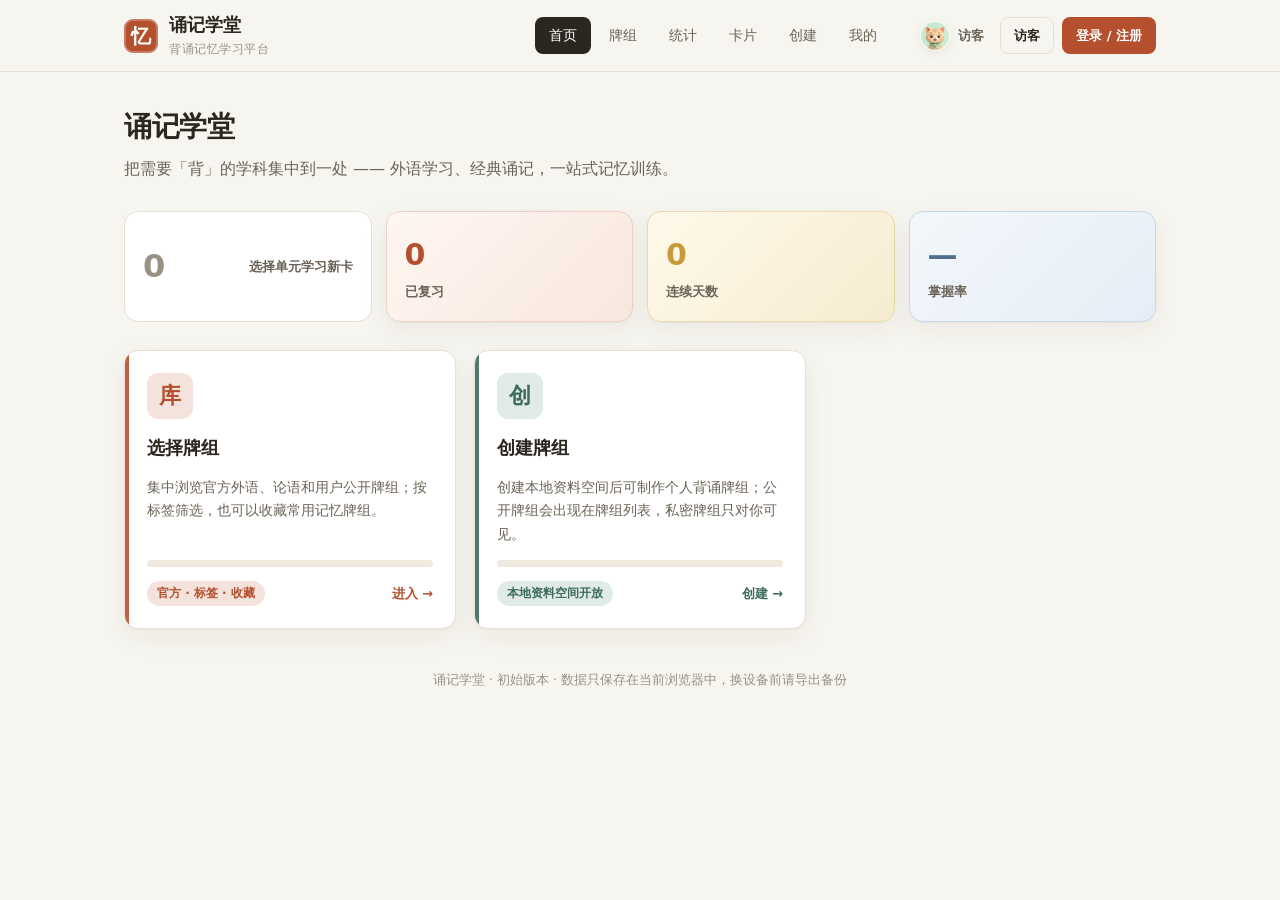
==== index.html @ b4fd76f9 "Initial project deployment setup" ====
﻿<!doctype html>
<html lang="zh-CN">
  <head>
    <meta charset="UTF-8" />
    <meta name="viewport" content="width=device-width, initial-scale=1.0" />
    <title>诵记学堂 · 背诵记忆学习平台</title>
    <link rel="stylesheet" href="styles.css" />
  </head>
  <body>
    <header class="topbar" id="topbar"></header>

    <main class="wrap">
      <div class="page-head">
        <h1>诵记学堂</h1>
        <p class="sub">把需要「背」的学科集中到一处 —— 外语学习、经典诵记，一站式记忆训练。</p>
      </div>

      <section class="stats" aria-label="学习统计">
        <div class="stat srs-stat-entry">
          <button class="srs-stat-btn" id="homeSrsBtn" type="button">
            <div class="n">—</div><div class="l">今日待复习</div>
          </button>
        </div>
        <div class="stat stat-reviewed">
          <div class="n">—</div>
          <div class="l">已复习</div>
        </div>
        <div class="stat stat-streak">
          <div class="n">—</div>
          <div class="l">连续天数</div>
        </div>
        <div class="stat stat-retention">
          <div class="n">—</div>
          <div class="l">掌握率</div>
        </div>
      </section>

      <section class="grid grid-3" aria-label="学习模块">
        <a class="card mod-card" href="dictation.html" style="--tone:#b5502f;--tone-soft:#f3e3dc">
          <div class="icon">库</div>
          <h3>选择牌组</h3>
          <p>集中浏览官方外语、论语和用户公开牌组；按标签筛选，也可以收藏常用记忆牌组。</p>
          <div class="pbar"><i style="width:0%"></i></div>
          <div class="foot">
            <span class="chip tone">官方 · 标签 · 收藏</span>
            <span class="go">进入 →</span>
          </div>
        </a>

        <a class="card mod-card" href="create.html" style="--tone:#3d6b5e;--tone-soft:#e0ebe6">
          <div class="icon">创</div>
          <h3>创建牌组</h3>
          <p>创建本地资料空间后可制作个人背诵牌组；公开牌组会出现在牌组列表，私密牌组只对你可见。</p>
          <div class="pbar"><i style="width:0%"></i></div>
          <div class="foot">
            <span class="chip tone">本地资料空间开放</span>
            <span class="go">创建 →</span>
          </div>
        </a>
      </section>

      <p class="footer">诵记学堂 · 初始版本 · 数据只保存在当前浏览器中，换设备前请导出备份</p>
    </main>

    <script src="data/college-english-iv.js"></script>
    <script src="data/russian-wordbook.js"></script>
    <script src="data/lunyu-translations.js"></script>
    <script src="vendor/supabase.min.js"></script>
    <script src="supabase-config.js"></script>
    <script src="supabase-client.js"></script>
    <script src="srs.js"></script>
    <script src="app.js"></script>
  </body>
</html>
---- styles.css ----
:root {
  color-scheme: light;
  --bg: #f7f5ef;
  --bg-soft: #efeadd;
  --surface: #ffffff;
  --surface-2: #faf8f2;
  --ink: #2b2620;
  --ink-soft: #6b6357;
  --ink-faint: #9a9084;
  --line: #e6e0d3;
  --brand: #b5502f;
  --brand-soft: #f3e3dc;
  --accent: #3d6b5e;
  --accent-soft: #e0ebe6;
  --gold: #c79a3a;
  --ok: #4a7c59;
  --err: #b23b3b;
  --radius: 14px;
  --radius-sm: 9px;
  --shadow: 0 1px 2px rgba(43, 38, 32, 0.04), 0 8px 28px rgba(43, 38, 32, 0.06);
  --shadow-lg: 0 12px 40px rgba(43, 38, 32, 0.12);
  --font: "PingFang SC", "Noto Sans SC", "Microsoft YaHei", system-ui, -apple-system, sans-serif;
  --serif: "Songti SC", "Noto Serif SC", STSong, serif;
}

* {
  box-sizing: border-box;
  margin: 0;
  padding: 0;
}

[hidden] {
  display: none !important;
}

html {
  scroll-behavior: smooth;
}

body {
  min-height: 100vh;
  background: var(--bg);
  color: var(--ink);
  font-family: var(--font);
  line-height: 1.65;
  -webkit-font-smoothing: antialiased;
}

a {
  color: inherit;
  text-decoration: none;
}

button,
input,
select,
textarea {
  font: inherit;
}

button {
  cursor: pointer;
}

::selection {
  background: var(--brand-soft);
}

.topbar {
  position: sticky;
  top: 0;
  z-index: 50;
  background: rgba(247, 245, 239, 0.85);
  border-bottom: 1px solid var(--line);
  backdrop-filter: blur(12px);
}

.topbar-inner {
  display: flex;
  align-items: center;
  gap: 16px;
  max-width: 1080px;
  margin: 0 auto;
  padding: 14px 24px;
}

.brand {
  display: flex;
  align-items: center;
  gap: 11px;
  font-size: 18px;
  font-weight: 700;
  line-height: 1.2;
}

.brand .seal {
  display: grid;
  place-items: center;
  width: 34px;
  height: 34px;
  border-radius: 9px;
  background: var(--brand);
  color: #fff;
  box-shadow: inset 0 0 0 2px rgba(255, 255, 255, 0.25);
  font-family: var(--serif);
  font-size: 20px;
  font-weight: 700;
}

.brand small {
  color: var(--ink-faint);
  font-size: 12px;
  font-weight: 500;
  letter-spacing: 0.5px;
}

.topnav {
  display: flex;
  gap: 4px;
  margin-left: auto;
}

.topnav a {
  padding: 7px 14px;
  border-radius: 8px;
  color: var(--ink-soft);
  font-size: 14px;
  transition: 0.15s;
}

.topnav a:hover {
  background: var(--bg-soft);
  color: var(--ink);
}

.topnav a.active {
  background: var(--ink);
  color: #fff;
}

.auth-status {
  display: flex;
  align-items: center;
  gap: 8px;
  margin-left: 8px;
}

.account-pill {
  display: inline-flex;
  align-items: center;
  gap: 8px;
  min-width: 0;
  padding: 4px 7px 4px 4px;
  border: 1px solid transparent;
  border-radius: 999px;
  color: var(--ink-soft);
  transition: 0.15s;
}

.account-pill:hover,
.account-pill.active {
  border-color: var(--line);
  background: var(--surface);
  color: var(--ink);
}

.account-pill.muted {
  cursor: default;
}

.avatar {
  display: block;
  flex: 0 0 auto;
  overflow: hidden;
  border: 1px solid rgba(255, 255, 255, 0.8);
  border-radius: 50%;
  background: var(--bg-soft);
  object-fit: cover;
  box-shadow: 0 2px 8px rgba(43, 38, 32, 0.08);
}

.avatar.xs {
  width: 30px;
  height: 30px;
}

.avatar.lg {
  width: 72px;
  height: 72px;
}

.avatar.xl {
  width: 112px;
  height: 112px;
}

.auth-name {
  max-width: 120px;
  overflow: hidden;
  color: var(--ink-soft);
  font-size: 13px;
  font-weight: 700;
  text-overflow: ellipsis;
  white-space: nowrap;
}

.auth-dialog {
  position: fixed;
  inset: 0;
  z-index: 100;
  display: grid;
  place-items: center;
  padding: 20px;
  background: rgba(43, 38, 32, 0.34);
}

.auth-panel {
  position: relative;
  width: min(420px, 100%);
  padding: 26px;
  border: 1px solid var(--line);
  border-radius: var(--radius);
  background: var(--surface);
  box-shadow: var(--shadow-lg);
}

.auth-panel h2 {
  margin-bottom: 4px;
  font-size: 22px;
}

.auth-panel p {
  margin-bottom: 18px;
  color: var(--ink-soft);
  font-size: 14px;
}

.auth-close {
  position: absolute;
  top: 14px;
  right: 14px;
  font-size: 24px;
}

.auth-submit {
  width: 100%;
}

.auth-switch {
  display: flex;
  justify-content: space-between;
  gap: 12px;
  margin-top: 14px;
  font-size: 13px;
}

.wrap {
  max-width: 1080px;
  margin: 0 auto;
  padding: 32px 24px 80px;
}

.wrap-narrow {
  max-width: 780px;
}

.page-head {
  margin-bottom: 28px;
}

.page-head h1 {
  font-size: 28px;
  letter-spacing: -0.3px;
}

.page-head .sub {
  max-width: 740px;
  margin-top: 6px;
  color: var(--ink-soft);
}

.compact-head {
  display: flex;
  align-items: flex-start;
  justify-content: space-between;
  gap: 16px;
}

.crumb {
  margin-bottom: 10px;
  color: var(--ink-faint);
  font-size: 13px;
}

.crumb a:hover {
  color: var(--brand);
}

.grid {
  display: grid;
  gap: 18px;
}

.grid-3 {
  grid-template-columns: repeat(auto-fill, minmax(280px, 1fr));
}

.grid-2 {
  grid-template-columns: repeat(auto-fill, minmax(320px, 1fr));
}

.card {
  border: 1px solid var(--line);
  border-radius: var(--radius);
  background: var(--surface);
  box-shadow: var(--shadow);
}

.mod-card {
  position: relative;
  display: flex;
  flex-direction: column;
  gap: 14px;
  overflow: hidden;
  padding: 22px;
  transition: transform 0.18s, box-shadow 0.18s, border-color 0.18s;
}

.mod-card::before {
  position: absolute;
  inset: 0 auto 0 0;
  width: 4px;
  background: var(--tone, var(--brand));
  content: "";
  opacity: 0.9;
}

.mod-card:hover {
  border-color: var(--tone, var(--brand));
  box-shadow: var(--shadow-lg);
  transform: translateY(-3px);
}

.mod-card .icon {
  display: grid;
  place-items: center;
  width: 46px;
  height: 46px;
  overflow: hidden;
  border-radius: 11px;
  background: var(--tone-soft, var(--brand-soft));
  color: var(--tone, var(--brand));
  font-family: var(--serif);
  font-size: 22px;
  font-weight: 700;
  line-height: 1;
  white-space: nowrap;
}

.mod-card h3 {
  font-size: 18px;
}

.mod-card p {
  flex: 1;
  color: var(--ink-soft);
  font-size: 14px;
}

.mod-card .foot {
  display: flex;
  align-items: center;
  justify-content: space-between;
  gap: 12px;
  color: var(--ink-faint);
  font-size: 13px;
}

.mod-card .go {
  color: var(--tone, var(--brand));
  font-weight: 600;
  white-space: nowrap;
}

.chip {
  display: inline-flex;
  align-items: center;
  gap: 6px;
  padding: 3px 10px;
  border-radius: 20px;
  background: var(--bg-soft);
  color: var(--ink-soft);
  font-size: 12px;
  font-weight: 600;
}

.chip.tone {
  background: var(--tone-soft, var(--brand-soft));
  color: var(--tone, var(--brand));
}

.stats {
  display: grid;
  grid-template-columns: repeat(auto-fit, minmax(150px, 1fr));
  gap: 14px;
  margin-bottom: 28px;
}

.stat {
  padding: 18px;
  border: 1px solid var(--line);
  border-radius: var(--radius);
  background: var(--surface);
}

.stat-reviewed,
.stat-streak,
.stat-retention {
  border-color: var(--stat-line, var(--line));
  background: linear-gradient(135deg, var(--stat-bg) 0%, var(--stat-bg-strong) 100%);
  box-shadow: var(--shadow);
}

.stat-reviewed {
  --stat-bg: #fff6f1;
  --stat-bg-strong: #f7e7df;
  --stat-line: #ecd0c3;
  --stat-tone: var(--brand);
}

.stat-streak {
  --stat-bg: #fff9ea;
  --stat-bg-strong: #f5ecd0;
  --stat-line: #ead9a9;
  --stat-tone: var(--gold);
}

.stat-retention {
  --stat-bg: #f3f7fb;
  --stat-bg-strong: #e5eef7;
  --stat-line: #c8d8e7;
  --stat-tone: #4f6f8a;
}

.stat .n {
  font-size: 30px;
  font-weight: 700;
  letter-spacing: -1px;
}

.stat-reviewed .n,
.stat-streak .n,
.stat-retention .n {
  color: var(--stat-tone);
}

.stat .l {
  margin-top: 2px;
  color: var(--ink-faint);
  font-size: 13px;
}

.stat-reviewed .l,
.stat-streak .l,
.stat-retention .l {
  color: var(--ink-soft);
  font-weight: 700;
}

.btn {
  display: inline-flex;
  align-items: center;
  justify-content: center;
  gap: 8px;
  padding: 11px 20px;
  border: 1px solid transparent;
  border-radius: 10px;
  background: var(--bg-soft);
  color: var(--ink);
  font-size: 15px;
  font-weight: 600;
  transition: 0.15s;
}

.btn:hover {
  background: var(--line);
}

.btn.primary {
  background: var(--brand);
  color: #fff;
}

.btn.primary:hover {
  background: #9d4227;
}

.btn.accent {
  background: var(--accent);
  color: #fff;
}

.btn.accent:hover {
  background: #325a4f;
}

.btn.ghost {
  border-color: var(--line);
  background: transparent;
}

.btn.ghost:hover {
  background: var(--bg-soft);
}

.btn.danger {
  border-color: #efc7c0;
  background: #f8ebe8;
  color: var(--err);
}

.btn.danger:hover {
  background: #f3d9d4;
}

.btn.sm {
  padding: 7px 13px;
  border-radius: 8px;
  font-size: 13px;
}

.btn:disabled {
  cursor: not-allowed;
  opacity: 0.45;
}

.link-button {
  padding: 0;
  border: 0;
  background: transparent;
  color: var(--ink-faint);
  font: inherit;
}

.link-button:hover {
  color: var(--brand);
}

.link-button.danger {
  color: var(--err);
}

.link-button.danger:hover {
  color: #8f2e2e;
}

.field {
  margin-bottom: 16px;
}

.field label {
  display: block;
  margin-bottom: 6px;
  color: var(--ink-soft);
  font-size: 13px;
  font-weight: 600;
}

.input,
select,
textarea {
  width: 100%;
  padding: 12px 14px;
  border: 1px solid var(--line);
  border-radius: 10px;
  background: var(--surface);
  color: var(--ink);
  font-family: inherit;
  font-size: 15px;
  transition: 0.15s;
}

.input:focus,
select:focus,
textarea:focus {
  border-color: var(--brand);
  box-shadow: 0 0 0 3px var(--brand-soft);
  outline: none;
}

.input.big {
  padding: 16px;
  font-size: 22px;
  text-align: center;
}

.row {
  display: flex;
  align-items: center;
  flex-wrap: wrap;
  gap: 12px;
}

.row.between {
  justify-content: space-between;
}

.spacer {
  flex: 1;
}

.pbar {
  overflow: hidden;
  height: 7px;
  border-radius: 20px;
  background: var(--bg-soft);
}

.pbar > i {
  display: block;
  height: 100%;
  border-radius: 20px;
  background: var(--tone, var(--brand));
  transition: width 0.3s;
}

.trainer {
  max-width: 640px;
  margin: 0 auto;
}

.prompt-card {
  position: relative;
  margin-bottom: 20px;
  padding: 40px 32px;
  border: 1px solid var(--line);
  border-radius: var(--radius);
  background: var(--surface);
  box-shadow: var(--shadow);
  text-align: center;
}

.prompt-actions {
  position: absolute;
  top: 16px;
  right: 16px;
}

.icon-button {
  display: grid;
  place-items: center;
  width: 38px;
  height: 38px;
  border: 1px solid var(--line);
  border-radius: 10px;
  background: var(--surface-2);
  color: var(--ink-faint);
  font-size: 22px;
  line-height: 1;
  transition: 0.15s;
}

.icon-button:hover,
.icon-button.active {
  border-color: var(--gold);
  background: #fff7df;
  color: var(--gold);
}

.prompt-card .qlabel {
  color: var(--ink-faint);
  font-size: 13px;
  letter-spacing: 1px;
  text-transform: uppercase;
}

.prompt-card .qword {
  margin: 12px 0;
  font-size: 34px;
  font-weight: 700;
  letter-spacing: -0.5px;
}

.prompt-card .qhint {
  color: var(--ink-soft);
  font-size: 15px;
}

.reveal {
  margin-top: 20px;
  padding-top: 20px;
  border-top: 1px dashed var(--line);
}

.reveal .ans {
  color: var(--accent);
  font-size: 26px;
  font-weight: 700;
}

.feedback {
  margin-bottom: 16px;
  padding: 14px 18px;
  border-radius: 10px;
  font-weight: 600;
}

.feedback.ok {
  background: var(--accent-soft);
  color: var(--ok);
}

.feedback.err {
  background: #f6e4e0;
  color: var(--err);
}

.feedback p {
  margin-bottom: 10px;
}

.create-next-actions {
  flex-wrap: wrap;
}

/* ===== Anki 卡牌模式 ===== */
.anki-card-stage {
  perspective: 1200px;
  margin-bottom: 20px;
}

.anki-card {
  position: relative;
  width: 100%;
  min-height: 220px;
  display: grid;
  transform-style: preserve-3d;
  transition: transform 0.5s cubic-bezier(0.4, 0, 0.2, 1);
}

.anki-card.flipped {
  transform: rotateY(180deg);
}

.anki-card .anki-face {
  /* 用 CSS Grid 把 front/back 堆叠在同一 cell，保留翻转效果同时让卡片高度随内容自适应 */
  grid-column: 1 / -1;
  grid-row: 1 / -1;
  display: flex;
  flex-direction: column;
  align-items: center;
  justify-content: center;
  gap: 10px;
  padding: 52px 32px;
  border: 1px solid var(--line);
  border-radius: var(--radius);
  background: var(--surface);
  box-shadow: var(--shadow);
  text-align: center;
  backface-visibility: hidden;
  -webkit-backface-visibility: hidden;
  min-height: 220px;
}

.anki-card .anki-front {
  z-index: 2;
}

.anki-card .anki-back {
  transform: rotateY(180deg);
}

.anki-card .anki-face .qlabel {
  color: var(--ink-faint);
  font-size: 13px;
  letter-spacing: 1px;
  text-transform: uppercase;
}

.anki-card .anki-face .qword {
  font-size: clamp(22px, 4.6vw, 38px);
  font-weight: 700;
  word-break: break-word;
  overflow-wrap: anywhere;
  line-height: 1.35;
  color: var(--ink);
}

.anki-card .anki-face .qextra {
  width: 100%;
  margin-top: 6px;
  color: var(--ink-soft);
  font-size: 13px;
  line-height: 1.55;
  text-align: left;
  word-break: break-word;
  overflow-wrap: anywhere;
  padding-top: 10px;
  border-top: 1px dashed var(--line);
  max-height: 220px;
  overflow-y: auto;
}

.anki-card .anki-face .qhint {
  color: var(--ink-soft);
  font-size: 14px;
}

.anki-nav-row {
  display: flex;
  align-items: center;
  justify-content: space-between;
  gap: 10px;
  margin: 4px 0 14px;
}

.anki-nav-row .anki-nav {
  flex: 0 0 auto;
  white-space: nowrap;
}

.anki-nav-row .anki-nav[disabled] {
  opacity: 0.45;
  cursor: not-allowed;
}

.anki-nav-row .anki-nav-hint {
  flex: 1 1 auto;
  text-align: center;
  font-size: 12px;
  color: var(--ink-faint);
}

.anki-card .prompt-actions {
  position: absolute;
  top: 16px;
  right: 16px;
  z-index: 3;
}

.anki-action-bar {
  display: flex;
  align-items: center;
  gap: 12px;
}

.anki-ratings {
  display: grid;
  grid-template-columns: repeat(4, 1fr);
  gap: 10px;
}

.anki-rate-btn {
  display: flex;
  flex-direction: column;
  align-items: center;
  gap: 4px;
  padding: 14px 8px;
  border: 1px solid var(--line);
  border-radius: var(--radius-sm);
  background: var(--surface);
  transition: 0.15s;
  cursor: pointer;
}

.anki-rate-btn:hover {
  transform: translateY(-2px);
  box-shadow: var(--shadow);
}

.anki-rate-btn .rate-label {
  font-size: 16px;
  font-weight: 700;
}

.anki-rate-btn .rate-hint {
  font-size: 12px;
  color: var(--ink-faint);
}

/* SRS 间隔预览标签（替代 rate-hint，显示下次间隔时间） */
.anki-rate-btn .rate-interval {
  font-size: 12px;
  color: var(--ink-faint);
  margin-top: 2px;
}

.anki-rate-btn.again {
  border-color: #e8c5c0;
  background: #fdf3f1;
}
.anki-rate-btn.again .rate-label { color: var(--err); }
.anki-rate-btn.again:hover { border-color: var(--err); background: #f6e4e0; }

.anki-rate-btn.hard {
  border-color: #ecdcb8;
  background: #fdf8ed;
}
.anki-rate-btn.hard .rate-label { color: var(--gold); }
.anki-rate-btn.hard:hover { border-color: var(--gold); background: #fff7df; }

.anki-rate-btn.good {
  border-color: #c5ddd2;
  background: #f0f7f3;
}
.anki-rate-btn.good .rate-label { color: var(--accent); }
.anki-rate-btn.good:hover { border-color: var(--accent); background: var(--accent-soft); }

.anki-rate-btn.easy {
  border-color: #b8d4bb;
  background: #eef6ef;
}
.anki-rate-btn.easy .rate-label { color: var(--ok); }
.anki-rate-btn.easy:hover { border-color: var(--ok); background: #e0f0e4; }

.anki-rating-summary {
  display: flex;
  justify-content: center;
  gap: 16px;
  margin-top: 20px;
  flex-wrap: wrap;
}

.anki-rating-summary .rate-pill {
  display: inline-flex;
  align-items: center;
  gap: 6px;
  padding: 6px 14px;
  border-radius: 20px;
  font-size: 14px;
  font-weight: 600;
}

.anki-rating-summary .rate-pill.again { background: #fdf3f1; color: var(--err); }
.anki-rating-summary .rate-pill.hard { background: #fdf8ed; color: var(--gold); }
.anki-rating-summary .rate-pill.good { background: #f0f7f3; color: var(--accent); }
.anki-rating-summary .rate-pill.easy { background: #eef6ef; color: var(--ok); }

/* SRS 复习入口按钮 */
.srs-stat-entry {
  padding: 0;
  border: 0;
  background: transparent;
}

.srs-stat-btn {
  display: flex;
  align-items: center;
  justify-content: space-between;
  gap: 14px;
  width: 100%;
  height: 100%;
  min-height: 92px;
  padding: 18px;
  border: 1px solid #bfd6cc;
  border-radius: var(--radius);
  background: linear-gradient(135deg, #f4faf7 0%, #e6f1ec 100%);
  box-shadow: var(--shadow);
  cursor: pointer;
  text-align: left;
  transition: border-color 0.18s, box-shadow 0.18s, transform 0.18s;
}

.srs-stat-btn:hover:not([disabled]) {
  border-color: var(--accent);
  box-shadow: var(--shadow-lg);
  transform: translateY(-2px);
}

.srs-stat-btn[disabled] {
  opacity: 1;
  cursor: default;
  border-color: var(--line);
  background: var(--surface);
  box-shadow: none;
}

.srs-stat-btn .n {
  flex: 0 0 auto;
  min-width: 54px;
  font-size: 32px;
  font-weight: 800;
  color: var(--accent);
  line-height: 1;
  letter-spacing: -0.5px;
}

.srs-stat-btn .l {
  flex: 1 1 auto;
  color: var(--ink-soft);
  font-size: 13px;
  font-weight: 700;
  line-height: 1.35;
  text-align: right;
}

.srs-stat-btn::after {
  flex: 0 0 auto;
  width: 8px;
  height: 8px;
  border-top: 2px solid var(--accent);
  border-right: 2px solid var(--accent);
  content: "";
  opacity: 0.75;
  transform: rotate(45deg);
}

.srs-stat-btn[disabled]::after {
  display: none;
}

.srs-stat-btn[disabled] .l {
  color: var(--ink-soft);
}

.srs-stat-btn[disabled] .n {
  color: var(--ink-faint);
}

@media (max-width: 640px) {
  .srs-stat-btn {
    min-height: 84px;
    padding: 16px;
  }

  .srs-stat-btn .n {
    min-width: 48px;
    font-size: 28px;
  }

  .anki-ratings {
    grid-template-columns: repeat(2, 1fr);
  }

  .anki-card .anki-face .qword {
    font-size: 30px;
  }
}

.verse {
  font-family: var(--serif);
}

.verse .orig {
  color: var(--ink);
  font-size: 24px;
  line-height: 2;
}

.gloss-list {
  display: flex;
  flex-wrap: wrap;
  gap: 8px;
  margin-top: 14px;
}

.gloss {
  padding: 8px 12px;
  border: 1px solid var(--line);
  border-radius: 8px;
  background: var(--surface-2);
  font-size: 14px;
}

.gloss b {
  color: var(--brand);
  font-family: var(--serif);
}

.quiz-opt {
  display: block;
  width: 100%;
  margin-bottom: 10px;
  padding: 14px 18px;
  border: 1px solid var(--line);
  border-radius: 11px;
  background: var(--surface);
  font-size: 15px;
  text-align: left;
  transition: 0.15s;
}

.quiz-opt:hover {
  border-color: var(--brand);
  background: var(--surface-2);
}

.empty {
  padding: 60px 20px;
  color: var(--ink-faint);
  text-align: center;
}

.empty .big {
  margin-bottom: 12px;
  font-size: 42px;
}

.tag-row {
  display: flex;
  flex-wrap: wrap;
  gap: 8px;
  margin-bottom: 20px;
}

.tag-pick {
  padding: 8px 16px;
  border: 1px solid var(--line);
  border-radius: 20px;
  background: var(--surface);
  color: var(--ink-soft);
  font-size: 14px;
  font-weight: 600;
  transition: 0.15s;
}

.tag-pick:hover {
  border-color: var(--brand);
  color: var(--brand);
}

.tag-pick.active {
  border-color: var(--ink);
  background: var(--ink);
  color: #fff;
}

.visibility-options .tag-pick {
  display: inline-flex;
  align-items: center;
  cursor: pointer;
}

.visibility-options input {
  position: absolute;
  opacity: 0;
  pointer-events: none;
}

.hint-text {
  color: var(--ink-faint);
  font-size: 13px;
}

.footer {
  padding: 40px 0;
  color: var(--ink-faint);
  font-size: 13px;
  text-align: center;
}

.divider {
  height: 1px;
  margin: 28px 0;
  background: var(--line);
}

.placeholder-card {
  padding: 20px;
}

.placeholder-card h3 {
  margin-bottom: 8px;
  font-size: 18px;
}

.placeholder-card p {
  color: var(--ink-soft);
  font-size: 14px;
}

.lunyu-controls {
  margin-bottom: 20px;
}

.lunyu-session {
  margin-top: 0;
}

.lunyu-session-head {
  margin-bottom: 10px;
}

.lunyu-card {
  text-align: left;
  padding: 28px 28px 20px;
  transition: border-color 0.25s, box-shadow 0.25s;
}

.lunyu-card.revealed {
  border-color: var(--accent);
  box-shadow: 0 0 0 3px var(--accent-soft), var(--shadow);
}

.lunyu-card .qlabel {
  text-align: center;
}

.lunyu-card .orig {
  margin: 12px auto;
  max-width: 680px;
  font-size: 24px;
  font-weight: 700;
  line-height: 1.85;
  letter-spacing: 0;
  text-align: left;
}

.lunyu-translation {
  max-width: 680px;
  margin: 10px auto 0;
  color: var(--ink-soft);
  font-family: var(--font);
  font-size: 17px;
  line-height: 1.9;
}

.lunyu-reveal-area {
  animation: lunyuReveal 0.35s ease;
}

@keyframes lunyuReveal {
  from { opacity: 0; transform: translateY(-8px); }
  to   { opacity: 1; transform: translateY(0); }
}

.lunyu-card-foot {
  margin-top: 12px;
  text-align: center;
}

.lunyu-card.revealed .lunyu-card-foot {
  visibility: hidden;
}

.lunyu-nav {
  margin-top: 14px;
  padding: 12px 14px;
  background: var(--bg);
  border: 1px solid var(--line);
  border-radius: 14px;
  box-shadow: var(--shadow-sm);
}

.lunyu-page-head {
  margin-bottom: 14px;
}

.lunyu-page-head h1 {
  font-size: 24px;
}

.lunyu-page-head .sub {
  margin-top: 4px;
  font-size: 14px;
}

.lunyu-controls {
  margin-bottom: 14px;
}

.lunyu-nav .btn.ghost {
  background: transparent;
}

.lunyu-nav .btn.primary {
  min-width: 120px;
}

.lunyu-nav .chip {
  padding: 8px 12px;
  border-radius: 10px;
  font-size: 13px;
}

.lunyu-session .anki-ratings {
  margin-bottom: 14px;
}

/* Anki 评分按钮 — 激活态（显示上次评分） */
.anki-rate-btn.active {
  transform: scale(0.96);
  box-shadow: inset 0 0 0 2px currentColor;
}
.anki-rate-btn.again.active { box-shadow: inset 0 0 0 2px var(--err); }
.anki-rate-btn.hard.active  { box-shadow: inset 0 0 0 2px var(--gold); }
.anki-rate-btn.good.active  { box-shadow: inset 0 0 0 2px var(--accent); }
.anki-rate-btn.easy.active  { box-shadow: inset 0 0 0 2px var(--ok); }

.compact-stats {
  grid-template-columns: repeat(auto-fit, minmax(130px, 1fr));
}

.mod-card.selected {
  border-color: var(--tone, var(--brand));
  box-shadow: 0 0 0 3px var(--tone-soft, var(--brand-soft)), var(--shadow-lg);
}

.project-card {
  cursor: pointer;
  padding-right: 70px;
}

.project-card:focus-visible {
  border-color: var(--tone, var(--brand));
  box-shadow: 0 0 0 3px var(--tone-soft, var(--brand-soft)), var(--shadow-lg);
  outline: none;
}

.project-favorite {
  position: absolute;
  top: 18px;
  right: 18px;
  z-index: 2;
}

.project-tag-row {
  margin-bottom: 0;
}

.dashboard-grid {
  display: grid;
  grid-template-columns: repeat(2, minmax(0, 1fr));
  gap: 18px;
}

.panel {
  border: 1px solid var(--line);
  border-radius: var(--radius);
  background: var(--surface);
  padding: 20px;
}

.chart-panel {
  min-height: 320px;
}

.chart-svg {
  display: block;
  width: 100%;
  height: 220px;
}

.chart-empty {
  display: grid;
  place-items: center;
  min-height: 220px;
  color: var(--ink-faint);
  font-weight: 600;
}

.distribution-grid {
  display: grid;
  grid-template-columns: minmax(150px, 220px) minmax(0, 1fr);
  gap: 18px;
  align-items: center;
}

.pie-svg {
  width: 100%;
  max-width: 220px;
  aspect-ratio: 1;
}

.legend-list {
  display: grid;
  gap: 10px;
}

.legend-item {
  display: grid;
  grid-template-columns: 14px minmax(0, 1fr) auto;
  gap: 10px;
  align-items: center;
  color: var(--ink-soft);
  font-size: 14px;
}

.legend-dot {
  width: 12px;
  height: 12px;
  border-radius: 999px;
}

.retention-meter {
  display: grid;
  gap: 16px;
}

.retention-ring {
  width: 180px;
  height: 180px;
  justify-self: center;
}

.retention-copy {
  display: grid;
  grid-template-columns: repeat(2, minmax(0, 1fr));
  gap: 12px;
}

.mini-stat {
  padding: 12px;
  border-radius: 10px;
  background: var(--bg-soft);
}

.mini-stat strong {
  display: block;
  font-size: 22px;
}

.mini-stat span {
  color: var(--ink-faint);
  font-size: 13px;
}

.browser-filters {
  display: grid;
  grid-template-columns: repeat(auto-fit, minmax(130px, 1fr));
  gap: 12px;
  margin-bottom: 18px;
}

.browser-filters .field:first-child {
  grid-column: span 2;
}

.card-inline-image {
  display: block;
  max-width: min(100%, 420px);
  max-height: 260px;
  object-fit: contain;
  margin: 10px auto;
  border-radius: 8px;
  border: 1px solid var(--line);
}

.card-browser-list {
  display: grid;
  gap: 12px;
}

.browser-card {
  display: grid;
  grid-template-columns: minmax(0, 1fr) auto;
  gap: 16px;
  align-items: start;
  border: 1px solid var(--line);
  border-radius: var(--radius);
  background: var(--surface);
  padding: 16px;
}

.browser-card h3 {
  margin: 6px 0;
  font-size: 18px;
  overflow-wrap: anywhere;
}

.browser-card p {
  margin: 0 0 10px;
  color: var(--ink-soft);
  overflow-wrap: anywhere;
}

.browser-meta {
  display: flex;
  flex-wrap: wrap;
  gap: 8px;
}

.browser-actions {
  display: grid;
  grid-template-columns: repeat(3, minmax(68px, 1fr));
  gap: 8px;
  width: 250px;
}

.browser-actions .btn,
.browser-actions .input {
  width: 100%;
  min-width: 0;
  padding: 8px 10px;
  font-size: 13px;
}

.browser-tags {
  grid-column: 1 / -1;
}

.anki-card .srs-front-face {
  padding-top: 76px;
  padding-bottom: 76px;
}

.anki-card .srs-prompt-actions {
  left: 18px;
  right: 18px;
  display: flex;
  align-items: flex-start;
  justify-content: flex-end;
  gap: 8px;
  flex-wrap: wrap;
}

.srs-manage-actions {
  display: flex;
  flex-wrap: wrap;
  justify-content: flex-end;
  gap: 6px;
}

.srs-action-button {
  display: inline-flex;
  align-items: center;
  justify-content: center;
  gap: 6px;
  min-height: 34px;
  padding: 7px 10px;
  border: 1px solid var(--line);
  border-radius: 9px;
  background: rgba(250, 248, 242, 0.96);
  color: var(--ink-soft);
  font-size: 12px;
  font-weight: 700;
  line-height: 1;
  white-space: nowrap;
  transition: border-color 0.15s, background 0.15s, color 0.15s, transform 0.15s;
}

.srs-action-button:hover,
.srs-action-button.active {
  border-color: var(--accent);
  background: var(--accent-soft);
  color: var(--accent);
  transform: translateY(-1px);
}

.srs-action-icon {
  font-size: 16px;
  line-height: 1;
}

.srs-favorite-action.active {
  border-color: var(--gold);
  background: #fff7df;
  color: var(--gold);
}

.srs-more-panel {
  display: grid;
  grid-template-columns: repeat(5, minmax(88px, 1fr));
  gap: 8px;
  margin-top: 12px;
}

.srs-more-panel[hidden] {
  display: none;
}

.srs-more-panel .btn {
  min-width: 0;
  padding: 9px 10px;
  font-size: 13px;
}

.srs-modal {
  position: fixed;
  inset: 0;
  z-index: 80;
  display: grid;
  place-items: center;
  padding: 18px;
  background: rgba(35, 29, 24, 0.42);
}

.srs-modal[hidden] {
  display: none;
}

.srs-modal-card {
  width: min(560px, 100%);
  max-height: min(720px, calc(100vh - 36px));
  overflow: auto;
  border: 1px solid var(--line-strong);
  border-radius: 12px;
  background: var(--paper);
  box-shadow: var(--shadow);
}

.srs-modal-head {
  display: flex;
  align-items: center;
  justify-content: space-between;
  gap: 12px;
  padding: 16px 18px;
  border-bottom: 1px solid var(--line);
}

.srs-modal-head h3 {
  margin: 0;
  font-size: 18px;
}

#srsPanelBody {
  padding: 18px;
}

.srs-info-grid,
.shortcut-grid {
  display: grid;
  grid-template-columns: 132px 1fr;
  gap: 10px 14px;
  align-items: start;
  font-size: 14px;
}

.srs-info-grid dt,
.shortcut-grid dt {
  color: var(--ink-soft);
  font-weight: 700;
}

.srs-info-grid dd,
.shortcut-grid dd {
  margin: 0;
  overflow-wrap: anywhere;
}

.srs-edit-form {
  display: grid;
  gap: 12px;
}

.srs-edit-form label {
  display: grid;
  gap: 6px;
  color: var(--ink-soft);
  font-size: 13px;
  font-weight: 700;
}

.srs-edit-form textarea,
.srs-edit-form input[type="date"] {
  width: 100%;
  min-height: 42px;
  padding: 10px 12px;
  border: 1px solid var(--line);
  border-radius: 8px;
  background: #fffdf8;
  color: var(--ink);
  font: inherit;
  resize: vertical;
}

.srs-due-presets {
  display: grid;
  grid-template-columns: repeat(4, minmax(76px, 1fr));
  gap: 8px;
  margin-bottom: 12px;
}

.srs-panel-actions {
  display: flex;
  flex-wrap: wrap;
  justify-content: flex-end;
  gap: 8px;
  margin-top: 4px;
}

.flag-dot {
  width: 9px;
  height: 9px;
  border-radius: 50%;
  background: currentColor;
  box-shadow: 0 0 0 3px rgba(43, 38, 32, 0.04);
}

.flag-red { color: #b23b3b; }
.flag-orange { color: #c97927; }
.flag-green { color: #4a7c59; }
.flag-blue { color: #3d6b8f; }

.unit-card {
  width: 100%;
  border-color: var(--line);
  color: inherit;
  text-align: left;
}

@media (max-width: 760px) {
  .dashboard-grid {
    grid-template-columns: 1fr;
  }

  .distribution-grid {
    grid-template-columns: 1fr;
  }

  .pie-svg {
    justify-self: center;
  }

  .browser-filters,
  .browser-card {
    grid-template-columns: 1fr;
  }

  .browser-filters .field:first-child {
    grid-column: auto;
  }

  .browser-actions {
    width: 100%;
  }
}

.library-tools {
  display: grid;
  grid-template-columns: repeat(2, minmax(0, 1fr));
  gap: 12px;
  margin-bottom: 20px;
}

.create-library-row {
  margin: -6px 0 20px;
}

.access-card {
  max-width: 680px;
}

.access-card h3 {
  margin-bottom: 8px;
  font-size: 20px;
}

.access-card p {
  margin-bottom: 18px;
  color: var(--ink-soft);
}

.create-project-layout {
  display: grid;
  grid-template-columns: minmax(320px, 0.95fr) minmax(320px, 1.05fr);
  gap: 22px;
  align-items: start;
}

.anki-create-layout {
  grid-template-columns: minmax(320px, 0.9fr) minmax(360px, 1.1fr);
}

.anki-side-panel {
  display: grid;
  gap: 18px;
}

.create-form textarea {
  min-height: 140px;
  resize: vertical;
}

.create-form h3,
.mini-head h2 {
  margin-bottom: 14px;
  font-size: 20px;
}

.mini-head {
  margin-bottom: 14px;
}

.anki-section {
  margin-top: 18px;
  padding-top: 18px;
  border-top: 1px solid var(--line);
}

.section-title {
  display: flex;
  align-items: baseline;
  justify-content: space-between;
  gap: 12px;
  margin-bottom: 12px;
}

.section-title h3,
.section-title h4 {
  margin: 0;
  font-size: 18px;
}

.section-title span {
  color: var(--ink-faint);
  font-size: 12px;
  font-weight: 700;
  white-space: nowrap;
}

.full-btn {
  width: 100%;
}

.smart-upload-row {
  display: grid;
  grid-template-columns: auto minmax(0, 1fr);
  gap: 12px;
  align-items: center;
}

.smart-upload-row span {
  overflow: hidden;
  color: var(--ink-soft);
  font-size: 14px;
  text-overflow: ellipsis;
  white-space: nowrap;
}

.smart-create-card .hint-text {
  margin-top: 8px;
}

.smart-create-card .feedback {
  margin-top: 12px;
}

.smart-options-grid {
  display: grid;
  grid-template-columns: minmax(0, 1fr) 128px;
  gap: 12px;
}

/* 创建牌组表单底部操作按钮组 */
.create-form-actions {
  display: flex;
  gap: 14px;
  margin-top: 18px;
}

.create-form-actions .btn {
  flex: 1 1 50%;
  min-height: 46px;
  padding: 12px 20px;
  border-radius: 11px;
  font-weight: 600;
}

.create-form-actions .btn-secondary {
  border: 1px solid var(--line);
  background: var(--surface);
  color: var(--ink-soft);
  box-shadow: var(--shadow-sm);
}

.create-form-actions .btn-secondary:hover {
  border-color: var(--accent);
  background: var(--accent-soft);
  color: var(--accent);
  transform: translateY(-1px);
}

.create-form-actions .btn.primary {
  box-shadow: 0 4px 12px rgba(181, 80, 47, 0.22);
}

.create-form-actions .btn.primary:hover {
  transform: translateY(-1px);
  box-shadow: 0 6px 16px rgba(181, 80, 47, 0.28);
}

/* 创建方式 Tab 切换 */
.create-tabs {
  margin-top: 10px;
}

.create-tab-header {
  display: flex;
  gap: 6px;
  padding: 4px;
  border: 1px solid var(--line);
  border-radius: 12px;
  background: var(--surface-2);
}

.create-tab-label {
  display: flex;
  align-items: center;
  justify-content: center;
  gap: 7px;
  flex: 1 1 50%;
  padding: 10px 12px;
  border-radius: 9px;
  color: var(--ink-soft);
  font-size: 14px;
  font-weight: 600;
  cursor: pointer;
  transition: all 0.15s;
  user-select: none;
}

.create-tab-label .tab-icon {
  font-size: 16px;
  line-height: 1;
}

.create-tab-label .tab-badge {
  padding: 2px 6px;
  border-radius: 6px;
  background: var(--accent-soft);
  color: var(--accent);
  font-size: 11px;
  font-weight: 700;
}

.create-tab-label:hover {
  background: var(--surface);
  color: var(--ink);
}

#createTabSmart:checked ~ .create-tab-header .create-tab-label[for="createTabSmart"],
#createTabManual:checked ~ .create-tab-header .create-tab-label[for="createTabManual"] {
  background: var(--surface);
  color: var(--ink);
  box-shadow: var(--shadow-sm);
}

#createTabSmart:checked ~ .create-tab-header .create-tab-label[for="createTabSmart"] .tab-badge {
  background: var(--accent);
  color: #fff;
}

.create-tab-panels {
  margin-top: 16px;
}

.create-tab-panel {
  display: none;
  animation: fadeInPanel 0.25s ease;
}

#createTabSmart:checked ~ .create-tab-panels #panelSmart,
#createTabManual:checked ~ .create-tab-panels #panelManual {
  display: block;
}

@keyframes fadeInPanel {
  from { opacity: 0; transform: translateY(6px); }
  to { opacity: 1; transform: translateY(0); }
}

/* 智慧创建卡片 */
.smart-create-card {
  padding: 18px;
  border: 1px solid var(--line);
  border-radius: var(--radius-sm);
  background: linear-gradient(135deg, var(--surface) 0%, var(--surface-2) 100%);
}

.smart-create-head {
  display: flex;
  align-items: flex-start;
  justify-content: space-between;
  gap: 12px;
  margin-bottom: 12px;
}

.smart-create-title h4 {
  margin: 0;
  font-size: 17px;
}

.smart-create-sub {
  margin-top: 3px;
  color: var(--ink-soft);
  font-size: 13px;
}

.smart-create-card .hint-text {
  margin-bottom: 16px;
}

.smart-create-card .field {
  margin-bottom: 14px;
}

@media (max-width: 640px) {
  .smart-options-grid {
    grid-template-columns: 1fr;
  }
}

.anki-preview-card {
  padding-bottom: 22px;
}

.anki-preview-grid {
  display: grid;
  grid-template-columns: repeat(2, minmax(0, 1fr));
  gap: 12px;
}

.anki-face {
  min-height: 160px;
  padding: 18px;
  border: 1px solid var(--line);
  border-radius: var(--radius-sm);
  background: var(--surface-2);
}

.anki-face.back {
  background: var(--accent-soft);
  border-color: #cfe0d8;
}

.anki-face span {
  display: block;
  margin-bottom: 12px;
  color: var(--ink-faint);
  font-size: 12px;
  font-weight: 800;
}

.anki-face strong {
  display: block;
  overflow-wrap: anywhere;
  color: var(--ink);
  font-size: 22px;
  line-height: 1.35;
}

.anki-face p {
  margin-top: 10px;
  overflow-wrap: anywhere;
  color: var(--ink-soft);
  font-size: 14px;
}

.draft-panel {
  margin-bottom: 12px;
}

.draft-panel-head {
  display: flex;
  align-items: center;
  justify-content: space-between;
  gap: 12px;
  margin-bottom: 4px;
}

.draft-panel-title {
  display: flex;
  align-items: center;
  gap: 10px;
}

.draft-panel-title h2 {
  margin: 0;
}

.draft-badge {
  display: inline-grid;
  place-items: center;
  min-width: 26px;
  height: 22px;
  padding: 0 7px;
  border-radius: 999px;
  background: var(--brand-soft);
  color: var(--brand);
  font-size: 12px;
  font-weight: 700;
  line-height: 1;
}

.draft-panel-actions {
  display: flex;
  gap: 6px;
}

.draft-panel-actions .link-button {
  padding: 4px 10px;
  font-size: 13px;
}

.draft-panel-actions .link-button:disabled {
  opacity: 0.45;
  cursor: not-allowed;
  pointer-events: none;
}

.draft-panel-sub {
  margin-bottom: 12px;
  font-size: 13px;
}

.draft-card-list {
  max-height: 360px;
  overflow-y: auto;
  overscroll-behavior: contain;
  padding-right: 4px;
  margin-bottom: 12px;
  border-radius: var(--radius);
  scrollbar-width: thin;
  scrollbar-color: var(--line) transparent;
}

.draft-card-list::-webkit-scrollbar {
  width: 6px;
}

.draft-card-list::-webkit-scrollbar-thumb {
  background: var(--line);
  border-radius: 999px;
}

.draft-card-list.collapsed {
  max-height: 0;
  overflow: hidden;
  padding: 0;
  margin: 0;
}

.draft-card-item {
  padding: 10px 12px;
}

.draft-card-item strong {
  color: var(--brand);
}

.draft-card-item .word-line {
  gap: 8px;
}

.draft-index {
  color: var(--ink-soft);
  font-size: 12px;
  opacity: 0.75;
}

.draft-card-item p {
  margin-top: 2px;
  font-size: 13px;
}

.draft-show-more {
  display: flex;
  align-items: center;
  justify-content: center;
  gap: 6px;
  width: 100%;
  padding: 10px;
  border: 1px dashed var(--line);
  border-radius: var(--radius);
  background: var(--surface);
  color: var(--ink-soft);
  font-size: 13px;
  font-weight: 500;
  cursor: pointer;
  transition: 0.15s;
}

.draft-show-more:hover {
  border-color: var(--brand);
  color: var(--brand);
  background: var(--brand-soft);
}

.draft-empty {
  box-shadow: none;
}

.profile-hero {
  display: flex;
  align-items: center;
  gap: 22px;
  margin-bottom: 22px;
  padding: 24px;
}

.profile-hero h1 {
  font-size: 30px;
  line-height: 1.2;
}

.profile-favorites {
  margin-top: 30px;
}

.profile-ai-settings {
  margin-bottom: 30px;
  padding: 22px;
}

.profile-ai-settings .section-title h2 {
  margin: 0;
  font-size: 20px;
}

.profile-ai-settings .section-title span.ok {
  color: var(--ok);
}

.profile-ai-settings .feedback {
  margin-top: 14px;
}

.profile-favorite-card {
  min-height: 210px;
}

.profile-favorite-card.missing {
  cursor: default;
  opacity: 0.75;
}

.tool-button {
  display: flex;
  align-items: center;
  gap: 12px;
  padding: 16px;
  border: 1px solid var(--line);
  border-radius: var(--radius);
  background: var(--surface);
  box-shadow: var(--shadow);
  color: inherit;
  text-align: left;
  transition: 0.15s;
}

.tool-button:hover {
  border-color: var(--brand);
  background: var(--surface-2);
  transform: translateY(-1px);
}

.tool-icon {
  display: grid;
  flex: 0 0 auto;
  place-items: center;
  width: 40px;
  height: 40px;
  border-radius: 10px;
  background: var(--brand-soft);
  color: var(--brand);
  font-size: 22px;
  font-weight: 800;
}

.tool-button b,
.tool-button small {
  display: block;
}

.tool-button b {
  font-size: 15px;
}

.tool-button small {
  margin-top: 2px;
  color: var(--ink-faint);
  font-size: 12px;
}

.word-list {
  display: grid;
  gap: 12px;
}

.word-item {
  display: flex;
  align-items: center;
  justify-content: space-between;
  gap: 16px;
  padding: 16px 18px;
  border: 1px solid var(--line);
  border-radius: var(--radius);
  background: var(--surface);
  box-shadow: var(--shadow);
}

.word-line {
  display: flex;
  align-items: center;
  flex-wrap: wrap;
  gap: 8px;
  margin-bottom: 4px;
}

.word-line strong {
  color: var(--accent);
  font-size: 20px;
}

.word-line span {
  padding: 2px 8px;
  border-radius: 999px;
  background: var(--bg-soft);
  color: var(--ink-soft);
  font-size: 12px;
  font-weight: 600;
}

.word-item p {
  color: var(--ink-soft);
  font-size: 14px;
}

.word-actions {
  display: flex;
  flex: 0 0 auto;
  flex-wrap: wrap;
  justify-content: flex-end;
  gap: 8px;
}

.collection-empty {
  box-shadow: none;
}

.word-table-card {
  overflow: hidden;
  border: 1px solid var(--line);
  border-radius: var(--radius);
  background: var(--surface);
  box-shadow: var(--shadow);
}

.word-table {
  width: 100%;
  border-collapse: collapse;
}

.word-table th,
.word-table td {
  padding: 14px 18px;
  border-bottom: 1px solid var(--line);
  text-align: left;
  vertical-align: top;
}

.word-table th {
  background: var(--surface-2);
  color: var(--ink-soft);
  font-size: 13px;
  font-weight: 700;
}

.word-table tr:last-child td {
  border-bottom: 0;
}

.word-table .word-foreign {
  width: 38%;
  color: var(--accent);
  font-size: 18px;
  font-weight: 700;
}

@media (max-width: 640px) {
  .topbar-inner {
    flex-wrap: wrap;
  }

  .topnav {
    display: none;
  }

  .auth-status {
    width: 100%;
    justify-content: flex-start;
    margin-left: 0;
  }

  .account-pill {
    max-width: calc(100% - 92px);
  }

  .auth-switch {
    align-items: flex-start;
    flex-direction: column;
  }

  .page-head h1 {
    font-size: 23px;
  }

  .prompt-card .qword {
    font-size: 28px;
  }

  .lunyu-card {
    padding: 34px 20px 26px;
  }

  .lunyu-card .orig {
    font-size: 21px;
    line-height: 1.8;
  }

  .lunyu-translation {
    font-size: 15px;
  }

  .lunyu-nav {
    padding: 10px;
    gap: 8px;
  }

  .lunyu-nav .btn {
    flex: 1 1 auto;
    padding: 10px 12px;
    font-size: 14px;
  }

  .lunyu-nav .chip {
    font-size: 13px;
  }

  .word-table th,
  .word-table td {
    padding: 11px 12px;
  }

  .word-table .word-foreign {
    width: 34%;
    font-size: 17px;
  }

  .compact-head,
  .word-item {
    align-items: stretch;
    flex-direction: column;
  }

  .library-tools {
    grid-template-columns: 1fr;
  }

  .create-project-layout {
    grid-template-columns: 1fr;
  }

  .create-form-actions {
    flex-direction: column;
  }

  .profile-hero {
    align-items: flex-start;
    flex-direction: column;
  }

  .section-title {
    align-items: flex-start;
    flex-direction: column;
    gap: 4px;
  }

  .anki-preview-grid {
    grid-template-columns: 1fr;
  }

  .anki-card .srs-front-face {
    padding-top: 104px;
    padding-bottom: 104px;
  }

  .anki-card .srs-prompt-actions {
    justify-content: flex-start;
  }

  .srs-action-button {
    padding: 7px 9px;
    font-size: 12px;
  }

  .srs-more-panel,
  .srs-due-presets {
    grid-template-columns: repeat(2, minmax(0, 1fr));
  }

  .srs-info-grid,
  .shortcut-grid {
    grid-template-columns: 1fr;
    gap: 4px;
  }

  .word-actions {
    justify-content: flex-start;
  }
}
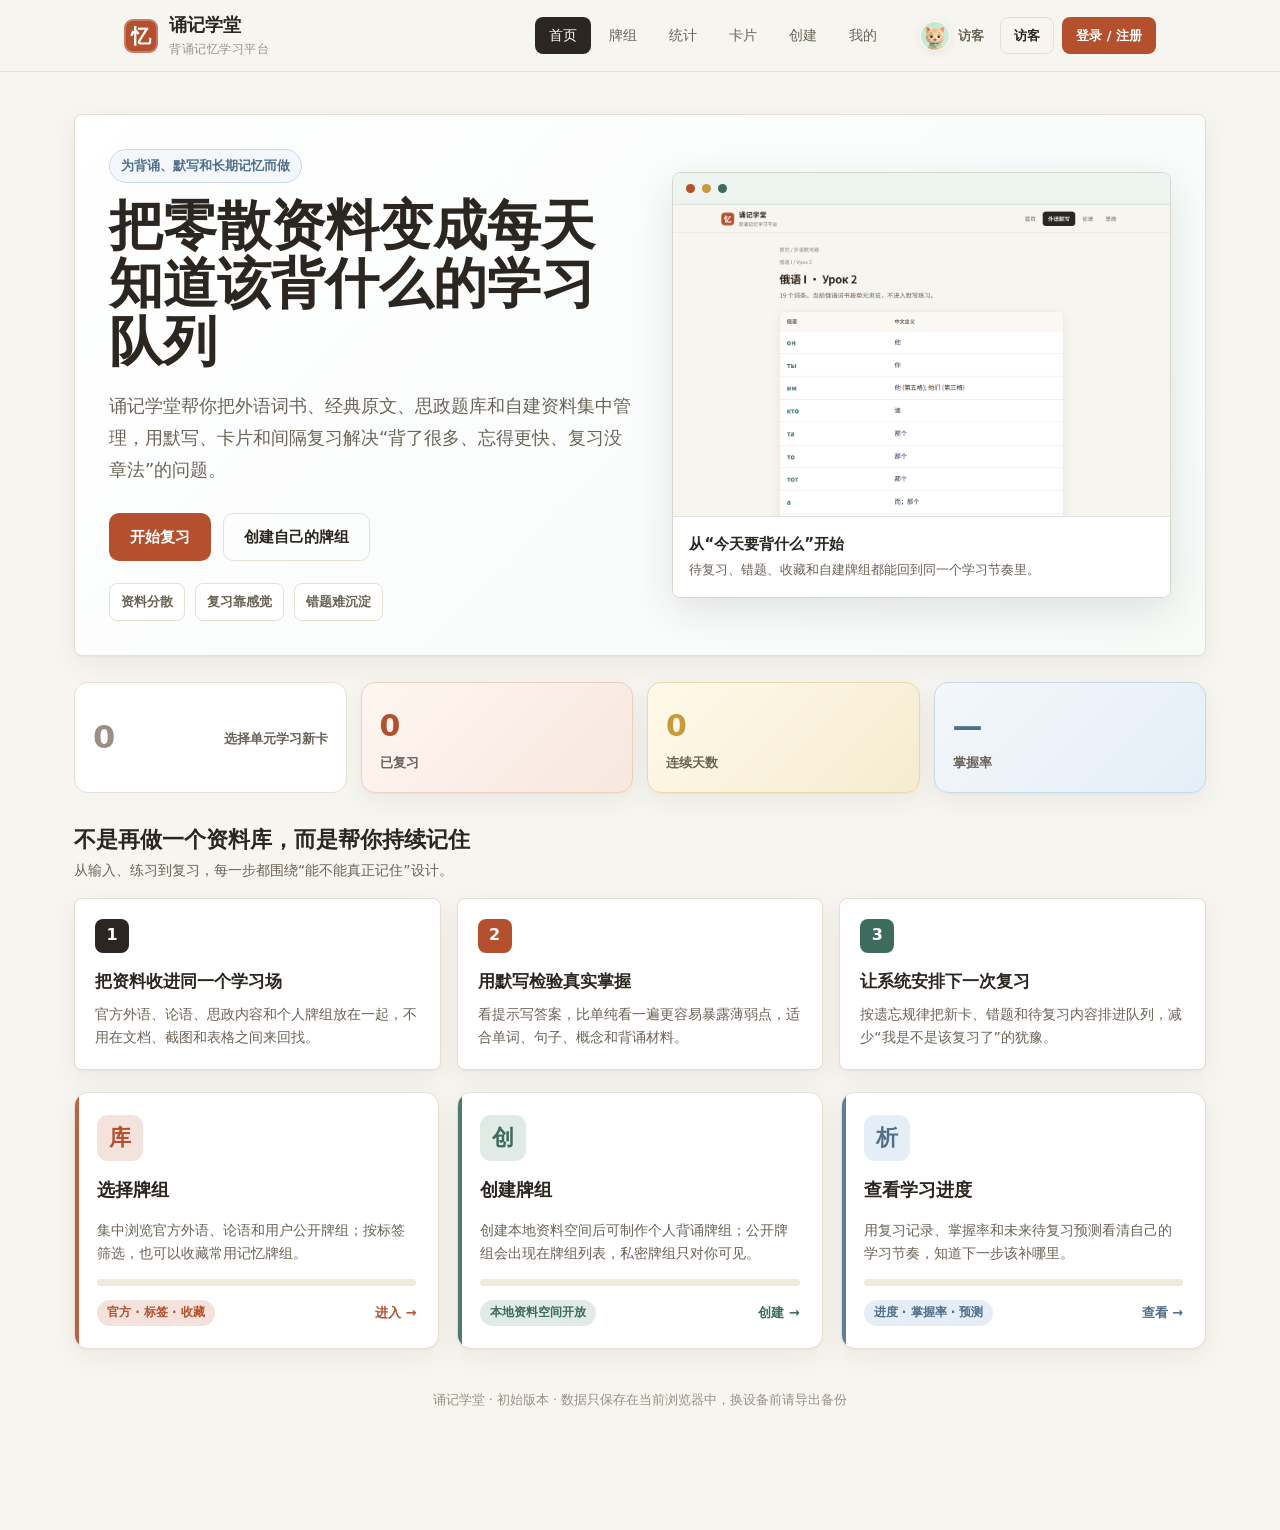
==== commit 188e21ea: "Revamp homepage messaging" ====
--- a/index.html
+++ b/index.html
@@ -9,11 +9,34 @@
   <body>
     <header class="topbar" id="topbar"></header>
 
-    <main class="wrap">
-      <div class="page-head">
-        <h1>诵记学堂</h1>
-        <p class="sub">把需要「背」的学科集中到一处 —— 外语学习、经典诵记，一站式记忆训练。</p>
-      </div>
+    <main class="wrap home-wrap">
+      <section class="home-hero" aria-label="诵记学堂产品介绍">
+        <div class="home-hero-copy">
+          <span class="home-kicker">为背诵、默写和长期记忆而做</span>
+          <h1>把零散资料变成每天知道该背什么的学习队列</h1>
+          <p class="home-lead">诵记学堂帮你把外语词书、经典原文、思政题库和自建资料集中管理，用默写、卡片和间隔复习解决“背了很多、忘得更快、复习没章法”的问题。</p>
+          <div class="home-actions" aria-label="首页快捷入口">
+            <a class="btn primary" href="dictation.html">开始复习</a>
+            <a class="btn ghost" href="create.html">创建自己的牌组</a>
+          </div>
+          <div class="pain-row" aria-label="用户痛点">
+            <span>资料分散</span>
+            <span>复习靠感觉</span>
+            <span>错题难沉淀</span>
+          </div>
+        </div>
+
+        <div class="home-preview" aria-label="产品界面预览">
+          <div class="preview-toolbar">
+            <span></span><span></span><span></span>
+          </div>
+          <img src="russian-desktop.png" alt="诵记学堂牌组练习界面预览" />
+          <div class="preview-note">
+            <strong>从“今天要背什么”开始</strong>
+            <span>待复习、错题、收藏和自建牌组都能回到同一个学习节奏里。</span>
+          </div>
+        </div>
+      </section>
 
       <section class="stats" aria-label="学习统计">
         <div class="stat srs-stat-entry">
@@ -32,6 +55,33 @@
         <div class="stat stat-retention">
           <div class="n">—</div>
           <div class="l">掌握率</div>
+        </div>
+      </section>
+
+      <section class="home-section" aria-label="核心价值">
+        <div class="section-title">
+          <div>
+            <h2>不是再做一个资料库，而是帮你持续记住</h2>
+            <p>从输入、练习到复习，每一步都围绕“能不能真正记住”设计。</p>
+          </div>
+        </div>
+
+        <div class="value-grid">
+          <article class="value-card">
+            <span class="value-mark">1</span>
+            <h3>把资料收进同一个学习场</h3>
+            <p>官方外语、论语、思政内容和个人牌组放在一起，不用在文档、截图和表格之间来回找。</p>
+          </article>
+          <article class="value-card">
+            <span class="value-mark">2</span>
+            <h3>用默写检验真实掌握</h3>
+            <p>看提示写答案，比单纯看一遍更容易暴露薄弱点，适合单词、句子、概念和背诵材料。</p>
+          </article>
+          <article class="value-card">
+            <span class="value-mark">3</span>
+            <h3>让系统安排下一次复习</h3>
+            <p>按遗忘规律把新卡、错题和待复习内容排进队列，减少“我是不是该复习了”的犹豫。</p>
+          </article>
         </div>
       </section>
 
@@ -57,6 +107,17 @@
             <span class="go">创建 →</span>
           </div>
         </a>
+
+        <a class="card mod-card" href="stats.html" style="--tone:#4f6f8a;--tone-soft:#e5eef7">
+          <div class="icon">析</div>
+          <h3>查看学习进度</h3>
+          <p>用复习记录、掌握率和未来待复习预测看清自己的学习节奏，知道下一步该补哪里。</p>
+          <div class="pbar"><i style="width:0%"></i></div>
+          <div class="foot">
+            <span class="chip tone">进度 · 掌握率 · 预测</span>
+            <span class="go">查看 →</span>
+          </div>
+        </a>
       </section>
 
       <p class="footer">诵记学堂 · 初始版本 · 数据只保存在当前浏览器中，换设备前请导出备份</p>
--- a/styles.css
+++ b/styles.css
@@ -279,6 +279,209 @@
   color: var(--ink-soft);
 }
 
+.home-wrap {
+  max-width: 1180px;
+}
+
+.home-hero {
+  display: grid;
+  grid-template-columns: minmax(0, 1.03fr) minmax(340px, 0.97fr);
+  gap: 34px;
+  align-items: center;
+  overflow: hidden;
+  margin: 10px 0 26px;
+  padding: 34px;
+  border: 1px solid var(--line);
+  border-radius: 8px;
+  background:
+    linear-gradient(135deg, rgba(255, 255, 255, 0.92), rgba(244, 250, 247, 0.82)),
+    var(--surface);
+  box-shadow: var(--shadow);
+}
+
+.home-hero-copy {
+  min-width: 0;
+}
+
+.home-hero > * {
+  min-width: 0;
+}
+
+.home-kicker {
+  display: inline-flex;
+  align-items: center;
+  margin-bottom: 14px;
+  padding: 5px 11px;
+  border: 1px solid #c8d8e7;
+  border-radius: 999px;
+  background: #f3f7fb;
+  color: #4f6f8a;
+  font-size: 13px;
+  font-weight: 800;
+}
+
+.home-hero h1 {
+  max-width: 700px;
+  font-size: 54px;
+  line-height: 1.08;
+  letter-spacing: 0;
+  overflow-wrap: anywhere;
+}
+
+.home-lead {
+  max-width: 650px;
+  margin-top: 18px;
+  color: var(--ink-soft);
+  font-size: 18px;
+  line-height: 1.8;
+  overflow-wrap: anywhere;
+}
+
+.home-actions {
+  display: flex;
+  flex-wrap: wrap;
+  gap: 12px;
+  margin-top: 26px;
+}
+
+.pain-row {
+  display: flex;
+  flex-wrap: wrap;
+  gap: 10px;
+  margin-top: 22px;
+}
+
+.pain-row span {
+  padding: 7px 11px;
+  border: 1px solid var(--line);
+  border-radius: 8px;
+  background: var(--surface);
+  color: var(--ink-soft);
+  font-size: 13px;
+  font-weight: 700;
+}
+
+.home-preview {
+  overflow: hidden;
+  border: 1px solid #d6d8ce;
+  border-radius: 8px;
+  background: #f9fbfa;
+  box-shadow: var(--shadow-lg);
+}
+
+.preview-toolbar {
+  display: flex;
+  gap: 7px;
+  padding: 11px 13px;
+  border-bottom: 1px solid #dde4dd;
+  background: #eef4f0;
+}
+
+.preview-toolbar span {
+  width: 9px;
+  height: 9px;
+  border-radius: 50%;
+  background: var(--brand);
+}
+
+.preview-toolbar span:nth-child(2) {
+  background: var(--gold);
+}
+
+.preview-toolbar span:nth-child(3) {
+  background: var(--accent);
+}
+
+.home-preview img {
+  display: block;
+  width: 100%;
+  max-width: 100%;
+  aspect-ratio: 16 / 10;
+  object-fit: cover;
+  object-position: top center;
+  background: var(--surface);
+}
+
+.preview-note {
+  display: grid;
+  gap: 3px;
+  padding: 15px 16px 17px;
+  border-top: 1px solid #dde4dd;
+  background: var(--surface);
+}
+
+.preview-note strong {
+  font-size: 15px;
+}
+
+.preview-note span {
+  color: var(--ink-soft);
+  font-size: 13px;
+  line-height: 1.55;
+  overflow-wrap: anywhere;
+}
+
+.home-section {
+  margin: 32px 0 22px;
+}
+
+.section-title p {
+  margin-top: 4px;
+  color: var(--ink-soft);
+  font-size: 14px;
+}
+
+.section-title h2 {
+  font-size: 22px;
+  line-height: 1.35;
+  letter-spacing: 0;
+}
+
+.value-grid {
+  display: grid;
+  grid-template-columns: repeat(3, minmax(0, 1fr));
+  gap: 16px;
+  margin-top: 16px;
+}
+
+.value-card {
+  padding: 20px;
+  border: 1px solid var(--line);
+  border-radius: 8px;
+  background: var(--surface);
+  box-shadow: var(--shadow);
+}
+
+.value-mark {
+  display: grid;
+  place-items: center;
+  width: 34px;
+  height: 34px;
+  margin-bottom: 14px;
+  border-radius: 8px;
+  background: var(--ink);
+  color: #fff;
+  font-weight: 800;
+}
+
+.value-card:nth-child(2) .value-mark {
+  background: var(--brand);
+}
+
+.value-card:nth-child(3) .value-mark {
+  background: var(--accent);
+}
+
+.value-card h3 {
+  font-size: 17px;
+}
+
+.value-card p {
+  margin-top: 8px;
+  color: var(--ink-soft);
+  font-size: 14px;
+}
+
 .compact-head {
   display: flex;
   align-items: flex-start;
@@ -521,6 +724,20 @@
 
 .btn.danger:hover {
   background: #f3d9d4;
+}
+
+@media (max-width: 900px) {
+  .home-hero {
+    grid-template-columns: 1fr;
+  }
+
+  .home-hero h1 {
+    font-size: 44px;
+  }
+
+  .value-grid {
+    grid-template-columns: 1fr;
+  }
 }
 
 .btn.sm {
@@ -2386,6 +2603,39 @@
     font-size: 23px;
   }
 
+  .home-wrap {
+    padding: 20px 16px 64px;
+  }
+
+  .home-hero {
+    grid-template-columns: 1fr;
+    gap: 22px;
+    margin-top: 4px;
+    padding: 22px 18px;
+  }
+
+  .home-hero h1 {
+    font-size: 30px;
+    word-break: break-all;
+  }
+
+  .home-lead {
+    font-size: 16px;
+    word-break: break-all;
+  }
+
+  .home-actions .btn {
+    width: 100%;
+  }
+
+  .home-preview img {
+    aspect-ratio: 4 / 3;
+  }
+
+  .value-grid {
+    grid-template-columns: 1fr;
+  }
+
   .prompt-card .qword {
     font-size: 28px;
   }
